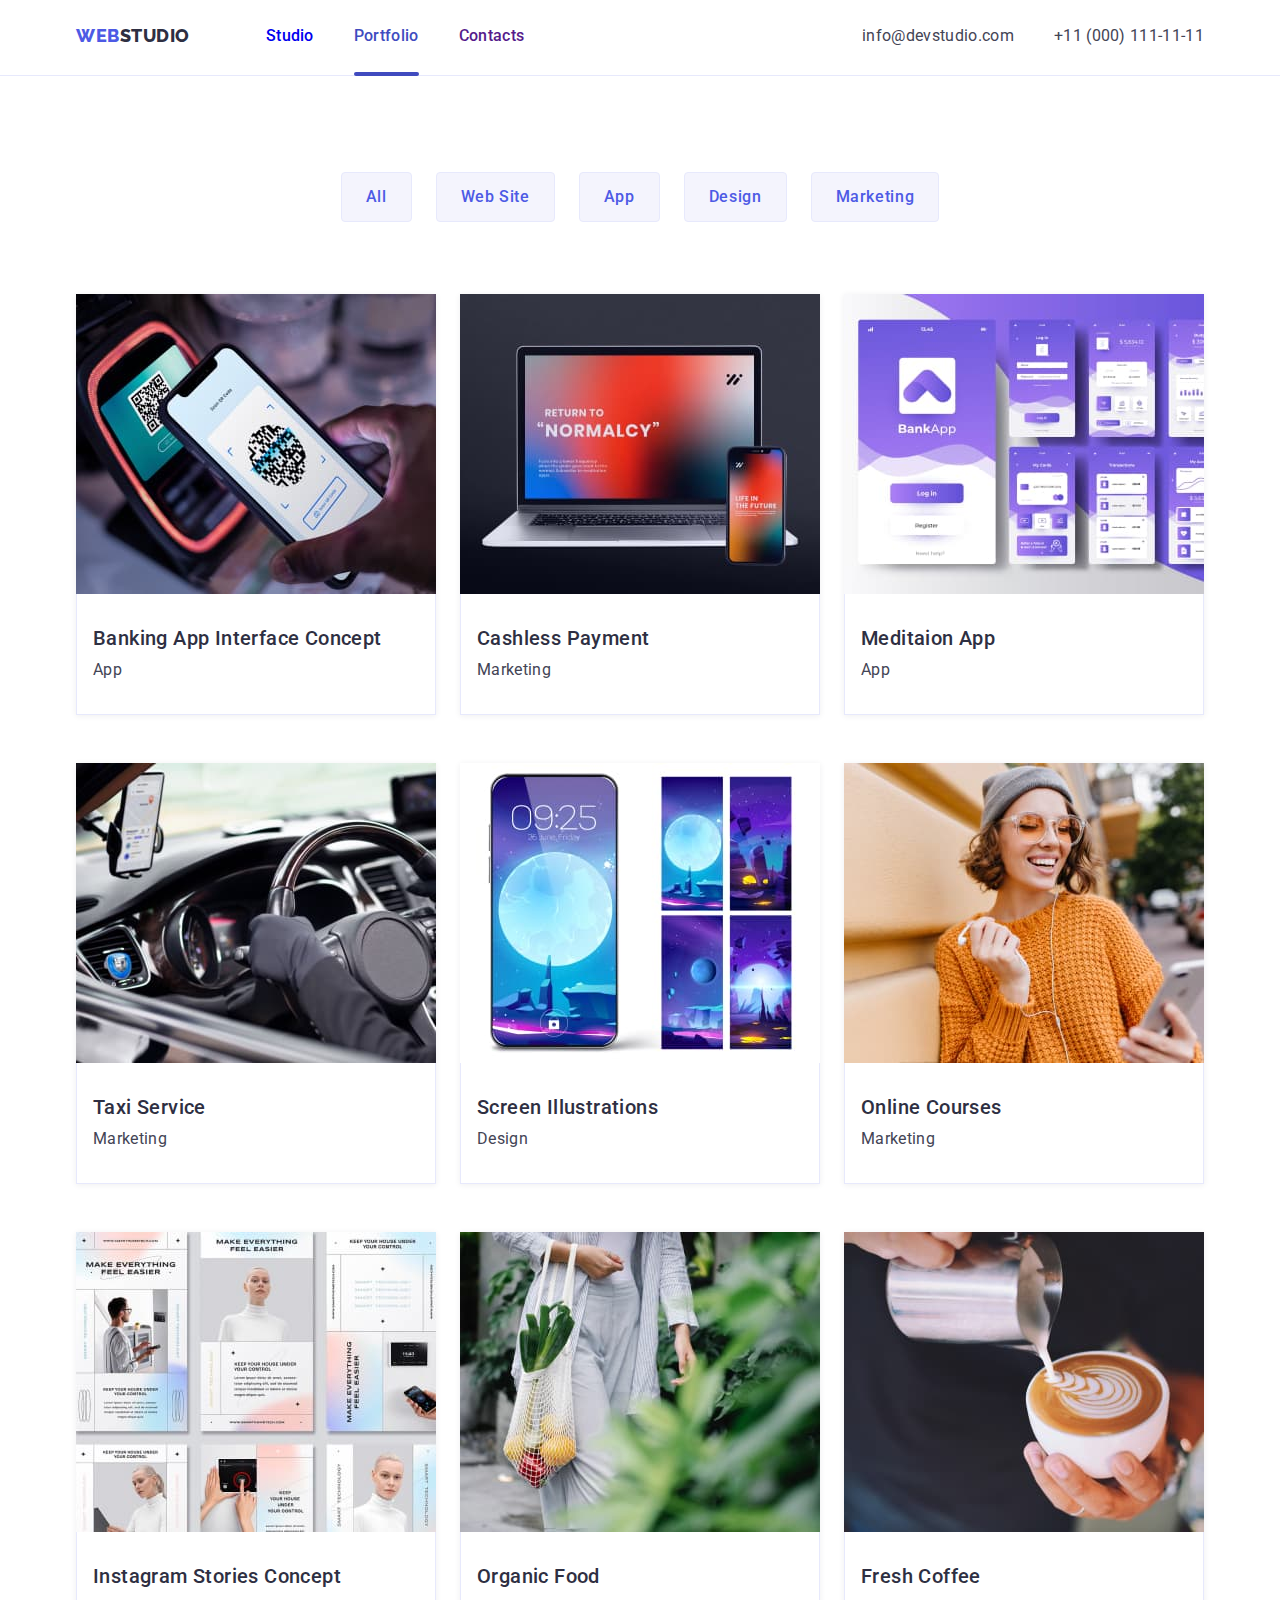
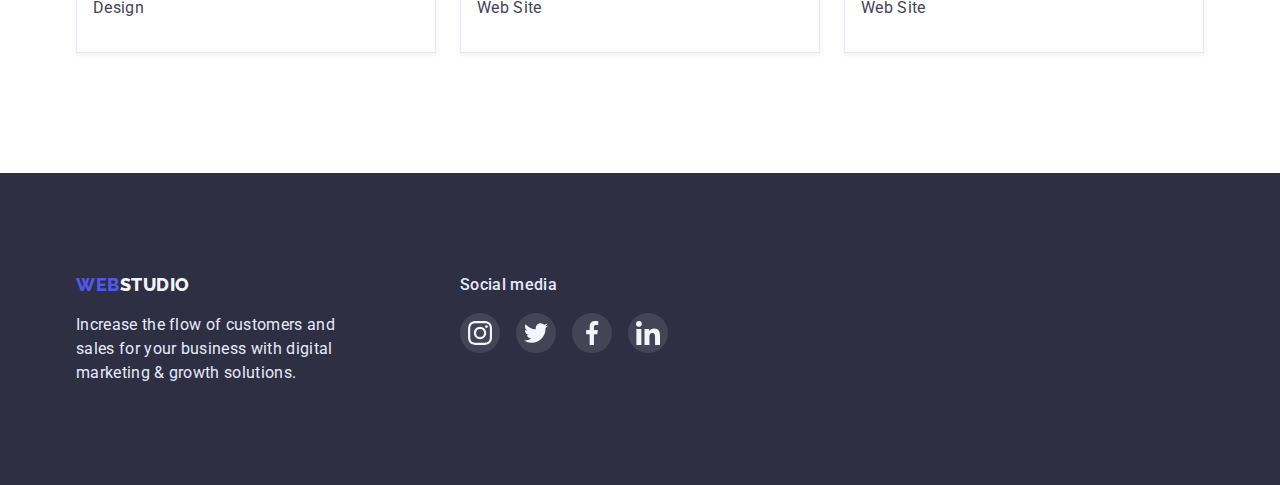
==== portfolio.html @ a4066c84 "download hw-05" ====
<!DOCTYPE html>
<html lang="en">
  <head>
    <meta charset="UTF-8" />
    <meta http-equiv="X-UA-Compatible" content="IE=edge" />
    <meta name="viewport" content="width=device-width, initial-scale=1.0" />
    <title>Portfolio</title>

    <!-- Fonts -->
    <link href="https://fonts.googleapis.com" rel="preconnect" />
    <link href="https://fonts.gstatic.com" rel="preconnect" crossorigin />
    <link
      href="https://fonts.googleapis.com/css2?family=Raleway:wght@700&family=Roboto:wght@400;500;700;900&display=swap"
      rel="stylesheet"
    />

    <!-- Modern Normalize -->
    <link
      href="https://cdn.jsdelivr.net/npm/modern-normalize@1.1.0/modern-normalize.min.css"
      rel="stylesheet"
    />

    <!-- Custome styles -->
    <link href="./css/styles.css" rel="stylesheet" />
  </head>
  <body>
    <!-- Header -->
    <header class="header">
      <div class="container container-header">
        <nav class="page-nav">
          <a class="logo link" href="index.html">Web<span class="logo-dark">Studio</span></a>
          <ul class="menu list">
            <li class="menu-item">
              <a class="menu-link link" href="index.html">Studio</a>
            </li>
            <li class="menu-item">
              <a class="menu-link link current" href="./portfolio.html">Portfolio</a>
            </li>
            <li class="menu-item">
              <a class="menu-link link" href>Contacts</a>
            </li>
          </ul>
        </nav>
        <ul class="contact">
          <li class="contact-item">
            <a class="contact-item link" href="mailto:info@devstudio.com">info@devstudio.com</a>
          </li>
          <li class="contact-item">
            <a class="contact-item link" href="tel:+110001111111">+11 (000) 111-11-11</a>
          </li>
        </ul>
      </div>
    </header>
    <main>
      <!--Filter-->
      <section class="section-portfolio">
        <div class="container">
          <h2 class="visually-hidden">filter</h2>
          <ul class="list-filter">
            <li>
              <button class="nav-portfolio" type="button">All</button>
            </li>
            <li>
              <button class="nav-portfolio" type="button">Web Site</button>
            </li>
            <li>
              <button class="nav-portfolio" type="button">App</button>
            </li>
            <li>
              <button class="nav-portfolio" type="button">Design</button>
            </li>
            <li>
              <button class="nav-portfolio" type="button">Marketing</button>
            </li>
          </ul>

          <!--Portfolio-->

          <!-- <div class="container-portfolio container"> -->
          <h1 class="visually-hidden">Portfolio</h1>
          <ul class="list-portfolio">
            <li>
              <a class="link-portfolio" href="./portfolio.html">
                <div class="portfolio-submenu">
                  <p class="desc desc-submenu">
                    14 Stylish and User-Friendly App Design Concepts · Task Manager App · Calorie
                    Tracker App · Exotic Fruit Ecommerce App · Cloud Storage App
                  </p>
                  <img
                    src="./images/Banking.jpg"
                    alt="Banking App Interface Concept"
                    width="360"
                    height="300"
                  />
                </div>
                <div class="wrapper-portfolio">
                  <h2 class="subtitle-portfolio subtitle">Banking App Interface Concept</h2>
                  <p class="desc-portfolio desc">App</p>
                </div>
              </a>
            </li>
            <li>
              <a class="link-portfolio" href="./portfolio.html">
                <div class="portfolio-submenu">
                  <p class="desc desc-submenu">
                    14 Stylish and User-Friendly App Design Concepts · Task Manager App · Calorie
                    Tracker App · Exotic Fruit Ecommerce App · Cloud Storage App
                  </p>
                  <img
                    src="./images/Cashless.jpg"
                    alt="Cashless Payment"
                    width="360"
                    height="300"
                  />
                </div>
                <div class="wrapper-portfolio">
                  <h2 class="subtitle-portfolio subtitle">Cashless Payment</h2>
                  <p class="desc-portfolio desc">Marketing</p>
                </div>
              </a>
            </li>
            <li>
              <a class="link-portfolio" href="./portfolio.html">
                <div class="portfolio-submenu">
                  <p class="desc desc-submenu">
                    14 Stylish and User-Friendly App Design Concepts · Task Manager App · Calorie
                    Tracker App · Exotic Fruit Ecommerce App · Cloud Storage App
                  </p>
                  <img src="./images/Meditaion.jpg" alt="Meditaion App" width="360" height="300" />
                </div>
                <div class="wrapper-portfolio">
                  <h2 class="subtitle-portfolio subtitle">Meditaion App</h2>
                  <p class="desc-portfolio desc">App</p>
                </div>
              </a>
            </li>
            <li>
              <a class="link-portfolio" href="./portfolio.html">
                <div class="portfolio-submenu">
                  <p class="desc desc-submenu">
                    14 Stylish and User-Friendly App Design Concepts · Task Manager App · Calorie
                    Tracker App · Exotic Fruit Ecommerce App · Cloud Storage App
                  </p>
                  <img src="./images/Taxi.jpg" alt="Taxi Service" width="360" height="300" />
                </div>
                <div class="wrapper-portfolio">
                  <h2 class="subtitle-portfolio subtitle">Taxi Service</h2>
                  <p class="desc-portfolio desc">Marketing</p>
                </div>
              </a>
            </li>
            <li>
              <a class="link-portfolio" href="./portfolio.html">
                <div class="portfolio-submenu">
                  <p class="desc desc-submenu">
                    14 Stylish and User-Friendly App Design Concepts · Task Manager App · Calorie
                    Tracker App · Exotic Fruit Ecommerce App · Cloud Storage App
                  </p>
                  <img
                    src="./images/Screen.jpg"
                    alt="Screen Illustrations"
                    width="360"
                    height="300"
                  />
                </div>
                <div class="wrapper-portfolio">
                  <h2 class="subtitle-portfolio subtitle">Screen Illustrations</h2>
                  <p class="desc-portfolio desc">Design</p>
                </div>
              </a>
            </li>
            <li>
              <a class="link-portfolio" href="./portfolio.html">
                <div class="portfolio-submenu">
                  <p class="desc desc-submenu">
                    14 Stylish and User-Friendly App Design Concepts · Task Manager App · Calorie
                    Tracker App · Exotic Fruit Ecommerce App · Cloud Storage App
                  </p>
                  <img src="./images/Online.jpg" alt="Online Courses" width="360" height="300" />
                </div>
                <div class="wrapper-portfolio">
                  <h2 class="subtitle-portfolio subtitle">Online Courses</h2>
                  <p class="desc-portfolio desc">Marketing</p>
                </div>
              </a>
            </li>
            <li>
              <a class="link-portfolio" href="./portfolio.html">
                <div class="portfolio-submenu">
                  <p class="desc desc-submenu">
                    14 Stylish and User-Friendly App Design Concepts · Task Manager App · Calorie
                    Tracker App · Exotic Fruit Ecommerce App · Cloud Storage App
                  </p>
                  <img
                    src="./images/Instagram.jpg"
                    alt="Instagram Stories Concept"
                    width="360"
                    height="300"
                  />
                </div>
                <div class="wrapper-portfolio">
                  <h2 class="subtitle-portfolio subtitle">Instagram Stories Concept</h2>
                  <p class="desc-portfolio desc">Design</p>
                </div>
              </a>
            </li>
            <li>
              <a class="link-portfolio" href="./portfolio.html">
                <div class="portfolio-submenu">
                  <p class="desc desc-submenu">
                    14 Stylish and User-Friendly App Design Concepts · Task Manager App · Calorie
                    Tracker App · Exotic Fruit Ecommerce App · Cloud Storage App
                  </p>
                  <img src="./images/Organic.jpg" alt="Organic Food" width="360" height="300" />
                </div>
                <div class="wrapper-portfolio">
                  <h2 class="subtitle-portfolio subtitle">Organic Food</h2>
                  <p class="desc-portfolio desc">Web Site</p>
                </div>
              </a>
            </li>
            <li>
              <a class="link-portfolio" href="./portfolio.html">
                <div class="portfolio-submenu">
                  <p class="desc desc-submenu">
                    14 Stylish and User-Friendly App Design Concepts · Task Manager App · Calorie
                    Tracker App · Exotic Fruit Ecommerce App · Cloud Storage App
                  </p>
                  <img src="./images/Coffee.jpg" alt="Fresh Coffee" width="360" height="300" />
                </div>
                <div class="wrapper-portfolio">
                  <h2 class="subtitle-portfolio subtitle">Fresh Coffee</h2>
                  <p class="desc-portfolio desc">Web Site</p>
                </div>
              </a>
            </li>
          </ul>
        </div>
      </section>
    </main>
    <!-- footer -->
    <footer class="footer">
      <div class="container-footer container">
        <div class="logo-footer">
          <a class="logo link" href="index.html">Web<span class="logo-light">Studio</span></a>
          <p class="footer-desc">
            Increase the flow of customers and sales for your business with digital marketing &
            growth solutions.
          </p>
        </div>
        <div class="social-media">
          <p class="footer-social-desc">Social media</p>
          <div class="">
            <ul class="footer-social">
              <li class="footer-socials-item">
                <a
                  class="footer-social-link"
                  href="index.html"
                  aria-label="Instagram"
                  target="_blank"
                  rel="noopener nooreferrer"
                >
                  <svg class="footer-socials-icon" width="24" height="24">
                    <use href="./images/icons.svg#instagram"></use>
                  </svg>
                </a>
              </li>
              <li class="footer-socials-item">
                <a
                  class="footer-social-link"
                  href="index.html"
                  aria-label="twitter"
                  target="_blank"
                  rel="noopener nooreferrer"
                >
                  <svg class="socials-icon" width="24" height="24">
                    <use href="./images/icons.svg#twitter"></use>
                  </svg>
                </a>
              </li>
              <li class="footer-socials-item">
                <a
                  class="footer-social-link"
                  href="index.html"
                  aria-label="facebook"
                  target="_blank"
                  rel="noopener nooreferrer"
                >
                  <svg class="socials-icon" width="24" height="24">
                    <use href="./images/icons.svg#facebook"></use>
                  </svg>
                </a>
              </li>
              <li class="footer-socials-item">
                <a
                  class="footer-social-link"
                  href="index.html"
                  aria-label="linkedin"
                  target="_blank"
                  rel="noopener nooreferrer"
                >
                  <svg class="socials-icon" width="24" height="24">
                    <use href="./images/icons.svg#linkedin"></use>
                  </svg>
                </a>
              </li>
            </ul>
          </div>
        </div>
      </div>
    </footer>
  </body>
</html>
---- css/styles.css ----
:root {
    --primary-text-color: #434455;
    --secondary-text-color: #E7E9FC;
    --title-text-color: #2E2F42;
    --primary-white-color: #ffffff;
    --secondary-bg-color: #F4F4FD;
    --accent-color: #404BBF;
    --secondary-accent-color: #4D5AE5;
    --logo-secondary-color: #F4F4FD;
    --link-bg-footer: #31D0AA;
    --primary-bg-customers: #8E8F99;
    --modal-bg: #fcfcfc;
    --timing-function: cubic-bezier(0.4, 0, 0.2, 1);
    --bg-backdrop: rgba(46, 47, 66, 0.4);
    --black-col: #000000;
}

body {
    background-color: var(--primary-white-color);
    color: var(--primary-text-color);
    font-size: 16px;
    font-family: 'Roboto', sans-serif;
    letter-spacing: 0.02em;
}


/**
  |============================
  | main
  |============================
*/
.title {
    color: var(--title-text-color);
    font-weight: 700;
    font-size: 36px;
    line-height: 1.11;
    letter-spacing: 0.02em;
    text-align: center;
    text-transform: capitalize;
} 

.subtitle {
    margin-bottom: 8px;
    color: var(--title-text-color);
    font-weight: 500;
    font-size: 20px;
    line-height: 1.2;
    letter-spacing: 0.02em;
}

.desc {
    color: var(--primary-text-color);
    font-size: 16px;
    line-height: 1.5;
    letter-spacing: 0.02em;
}


/* reset start */

h1, h2, h3, h4, h5, h6, p {
    margin: 0;
}

img {
    display: block;
    max-width: 100%;
    height: auto;
}

button {
    display: block;
    border: none;
    border-radius: 4px;
    cursor: pointer;
}

ul, ol {
    margin: 0;
    padding: 0;
    list-style: none;
}

a {
    text-decoration: none;
}

section {
    padding: 120px 0;
}

.container {
    width: 1158px;
    margin: 0 auto;
    padding: 0 15px;
}

/* .link {
    text-decoration: none;
} */
/* reset end */


.visually-hidden {
    position: absolute;
    overflow: hidden;
    clip: rect(0 0 0 0);
    width: 1px;
    height: 1px;
    margin: -1px;
    padding: 0;
    border: 0;
    white-space: nowrap;
    clip-path: inset(100%);
}


/**
  |============================
  | header
  |============================
*/
.header {
    height: 76px;
    border-bottom: 1px solid var(--secondary-text-color);
}

.container-header {
    display: flex;
    align-items: center;
}

.page-nav {
    display: flex;
    align-items: center;  
}


/**
  |============================
  | header-logo
  |============================
*/
.logo {
    margin-right: 76px;
    color: var(--secondary-accent-color);
    font-weight: 800;
    font-size: 18px;
    font-family: 'Raleway';
    line-height: 1.33;
    letter-spacing: 0.03em;
    text-transform: uppercase;
}

.logo-dark {
    color: var(--title-text-color);
}


/**
  |============================
  | header-nav
  |============================
*/
.menu {
    display: flex;
    gap: 40px;
}

.menu-link {
    position: relative;
    padding-top: 24px;
    padding-bottom: 31px;
    background-color:inherit;
    font-weight: 500;
    font-size: 16px;
    line-height: 1.5;
    letter-spacing: 0.02em; 
}

.menu-item .link.current {
    color: var(--accent-color);
    
}

.menu-link:hover,
.menu-link:focus {
    color: var(--accent-color);
}


/**
  |============================
  | header-nav-underline
  |============================
*/
.menu-link.current::after {
    content: "";
    position: absolute;
    bottom: 0;
    left: 0;
    width: 100%;
    height: 4px;
    border-radius: 2px;
    background-color: var(--accent-color);
    transition: background-color 250ms var(--timing-function); 
}

.menu-link:hover::after {
   width: 100%;   
}


/**
  |============================
  | mailto-tel
  |============================
*/
.contact {
    display: flex;
    gap: 40px;
    align-items: center; 
    margin-left: auto;  
}

.contact-item {
    padding-top: 24px;
    padding-bottom: 24px;
    color: var(--primary-text-color);
    font-size: 16px;
    line-height: 1.5;
    letter-spacing: 0.02em;
}

.contact-item:hover,
.contact-item:focus {
    color: var(--accent-color);
}


/**
  |============================
  | hero
  |============================
*/
.hero {
    max-width: 1440px;
    height: 600px;
    margin: 0 auto;
    padding: 188px 0;
    background-color: var(--title-text-color);
    background-image: linear-gradient(rgba(46, 47, 66, 0.7), rgba(46, 47, 66, 0.7)), url(../images/people-office.jpg);
    background-repeat: no-repeat;
    text-align: center;
}

.hero-title {
    width: 496px;
    margin-right: auto;
    margin-bottom: 48px;
    margin-left: auto;
    color: var(--primary-white-color);
    font-weight: 700;
    font-size: 56px;
    line-height: 1.07;
    letter-spacing: 0.02em;
    text-align: center;
}


/**
  |============================
  | modal btn hero
  |============================
*/
.modal-btn {
    align-items: center;
    min-width: 169px;
    margin-right: auto;
    margin-left: auto;
    padding: 16px 32px;
    background-color: var(--secondary-accent-color);
    color: var(--primary-white-color);
    box-shadow: 0px 4px 4px rgba(0, 0, 0, 0.15);
    font-weight: 500;
    font-size: 16px;
    line-height: 1.5;
    letter-spacing: 0.04em;
    transition: background-color 250ms var(--timing-function);
}

.modal-btn:hover,
.modal-btn:focus {
    background-color: var(--accent-color);
}


/**
  |============================
  | feature
  |============================
*/
.list-feature {
   display: flex;
   gap: 24px;  
}

.icon-bg {
    max-width: 264px;
    margin-bottom: 8px;
    padding: 24px 100px;
    border-radius: 4px;
    background-color: var(--logo-secondary-color);
}


/**
  |============================
  | what are we doing
  |============================
*/
.work {
    padding-top: 0;
}

.title-work {
    margin-bottom: 72px;
}

.list-work {
    display: flex;
    flex-wrap: wrap;
    gap: 24px;
    justify-content: center;
}


/**
  |============================
  | team
  |============================
*/
.team {
    background-color: var(--secondary-bg-color);
} 

.section-title {
    margin-bottom: 72px;
}

.subtitle-team {
    margin-bottom: 8px;
}

.list-team {
    display: flex;
    gap: 24px;
    justify-content: center;
}

.item-team {
    border-radius: 0px 0px 4px 4px;
    background-color: var(--primary-white-color);
    box-shadow: 0px 1px 6px rgba(46, 47, 66, 0.08), 0px 1px 1px rgba(46, 47, 66, 0.16), 0px 2px 1px rgba(46, 47, 66, 0.08);
    text-align: center;
}

.container-team-desc {
    padding: 32px 16px;
}

.name-team {
    margin-bottom: 8px;
}

.socials {
    display: flex;
    gap: 24px;
    justify-content: center;
}

.socials-link {
    display: flex;
    justify-content: center;
    align-items: center;
    width: 40px;
    height: 40px;
    border-radius: 50%;
    background-color: var(--secondary-accent-color);
    color: var(--logo-secondary-color);
    transition: background-color 250ms var(--timing-function);
}

.socials-link:hover,
.socials-link:focus {
background-color: var(--accent-color);
}

.socials-icon {
    fill: var(--logo-secondary-color);
}


/**
  |============================
  | nav-portfolio
  |============================
*/
.section-portfolio {
    padding-top: 96px;
}

.list-filter {
    display: flex;
    flex-direction: row;
    gap: 24px;
    justify-content: center;
    align-items: center;
    margin-bottom: 72px;
}

.nav-portfolio {
    padding: 12px 24px;
    border: 1px solid var(--secondary-text-color);
    border-radius: 4px;
    background-color: var(--secondary-bg-color);
    color: var(--secondary-accent-color);
    font-weight: 500;
    font-size: 16px;
    font-family: inherit;
    line-height: 1.5;
    letter-spacing: 0.04em;
    text-align: center;
    cursor: pointer;
    transition: background-color 250ms var(--timing-function), color 250ms var(--timing-function), box-shadow 250ms var(--timing-function);
}

.nav-portfolio:hover,
.nav-portfolio:focus {
    background-color: var(--accent-color);
    color: var(--primary-white-color);
    box-shadow: 0px 3px 1px rgba(0, 0, 0, 0.1), 0px 2px 1px rgba(0, 0, 0, 0.08), 0px 2px 2px rgba(0, 0, 0, 0.12);

}


/**
  |============================
  | list portfolio
  |============================
*/
.list-portfolio {
    display: flex;
    flex-wrap: wrap;
    row-gap: 48px;
    justify-content: center;
    align-items: center;
    column-gap: 24px;
}

.link-portfolio {
    display: block;
    box-shadow: 0px 1px 6px rgba(46, 47, 66, 0.08);
    transition: box-shadow 250ms var(--timing-function);
    
}

.link-portfolio:hover,
.link-portfolio:focus {
    box-shadow: 0px 1px 6px rgba(46, 47, 66, 0.08), 0px 1px 1px rgba(46, 47, 66, 0.16), 0px 2px 1px rgba(46, 47, 66, 0.08);
}

.wrapper-portfolio {
    padding: 32px 16px;
    border: 1px solid var(--secondary-text-color);
    border-top: none;
}


/**
  |============================
  | overlay portfolio
  |============================
*/
.portfolio-submenu {
    position: relative;
    overflow: hidden;
}

.desc-submenu {
    position: absolute;
    top: 0;
    left: 0;
    width: 100%;
    height: 100%;
    padding: 40px 32px 0 32px;
    background-color: var(--secondary-accent-color);
    color: var(--logo-secondary-color);
    transform: translate(0, 100%);
    transition: transform 250ms var(--timing-function);
}

.link-portfolio:hover .desc-submenu,
.link-portfolio:focus .desc-submenu {
    transform: translate(0, 0);
}


/**
  |============================
  | customers
  |============================
*/
.customers-list {
    display: flex;
    flex-direction: row;
    gap: 24px;
}

.customers-link {
    display: flex;
    justify-content: center;
    align-items: center;
    width: 168px;
    height: 88px;
    border: 1px solid currentColor;
    border-radius: 4px;
    color: var(--primary-bg-customers);
    transition: color 250ms var(--timing-function);
}

.customers-icon {
    fill: currentColor;
}

.customers-link:hover,
.customers-link:focus {
    color: var(--accent-color);
}


/**
  |============================
  | footer
  |============================
*/
.footer {
    padding: 100px 0;
    background-color: var(--title-text-color);
}

.container-footer {
    display: flex;
}

 .social-media {
    margin-left: 120px;
}

.footer-social-link {
    display: flex;
    justify-content: center;
    align-items: center;
    width: 40px;
    height: 40px;
    border-radius: 50%;
    background-color: rgba(255, 255, 255, 0.1);
    fill: var(--logo-secondary-color);
    transition: background-color 250ms var(--timing-function);
}

.footer-social {
    display: flex;
    flex-direction: row;
    gap: 16px;
}

.footer-social-link:hover,
.footer-social-link:focus {
    background-color: var(--link-bg-footer);
}

.logo-light {
    color: var(--logo-secondary-color);
}

.footer-desc {
    max-width: 264px;
    margin-top: 16px;
    color: var(--secondary-text-color);
    font-weight: 400;
    font-size: 16px;
    line-height: 1.5;
    letter-spacing: 0.02em;
}

.footer-social-desc {
    margin-bottom: 16px;
    color: var(--secondary-text-color);
    font-weight: 500;
    font-size: 16px;
    line-height: 1.5;
    letter-spacing: 0.02em;
}


/**
  |============================
  | modal
  |============================
*/
.backdrop {
    position: fixed;
    top: 0;
    left: 0;
    width: 100%;
    height: 100%;
    background-color: var(--bg-backdrop);
    opacity: 1;
    transition: opacity 250ms var(--timing-function);
}

.backdrop.is-hidden {
    opacity: 0;
    pointer-events: none;   
}

.modal {
    position: absolute;
    top: 50%;
    left: 50%;
    width: 408px;
    height: 584px;
    border-radius: 4px;
    background-color: var(--modal-bg);
    transform: translate(-50%, -50%);
    
}

.modal-btn-close {
    position: absolute;
    top: 24px;
    right: 24px;
    width: 24px;
    height: 24px;
    border: 1px solid rgba(0, 0, 0, 0.1);
    border-radius: 50%;
    background-color: var(--secondary-text-color); 
    fill: var(--black-col);
    transition: background-color 250ms var(--timing-function), fill 250ms var(--timing-function);
}

.modal-btn-close:hover, 
.modal-btn-close:focus {
   background-color:var(--accent-color);
   fill: var(--primary-white-color); 
}

.modal-btn-vector {
    position: absolute;
    top: 33.33%;
    right: 33.33%;
    bottom: 33.33%;
    left: 33.33%;
}
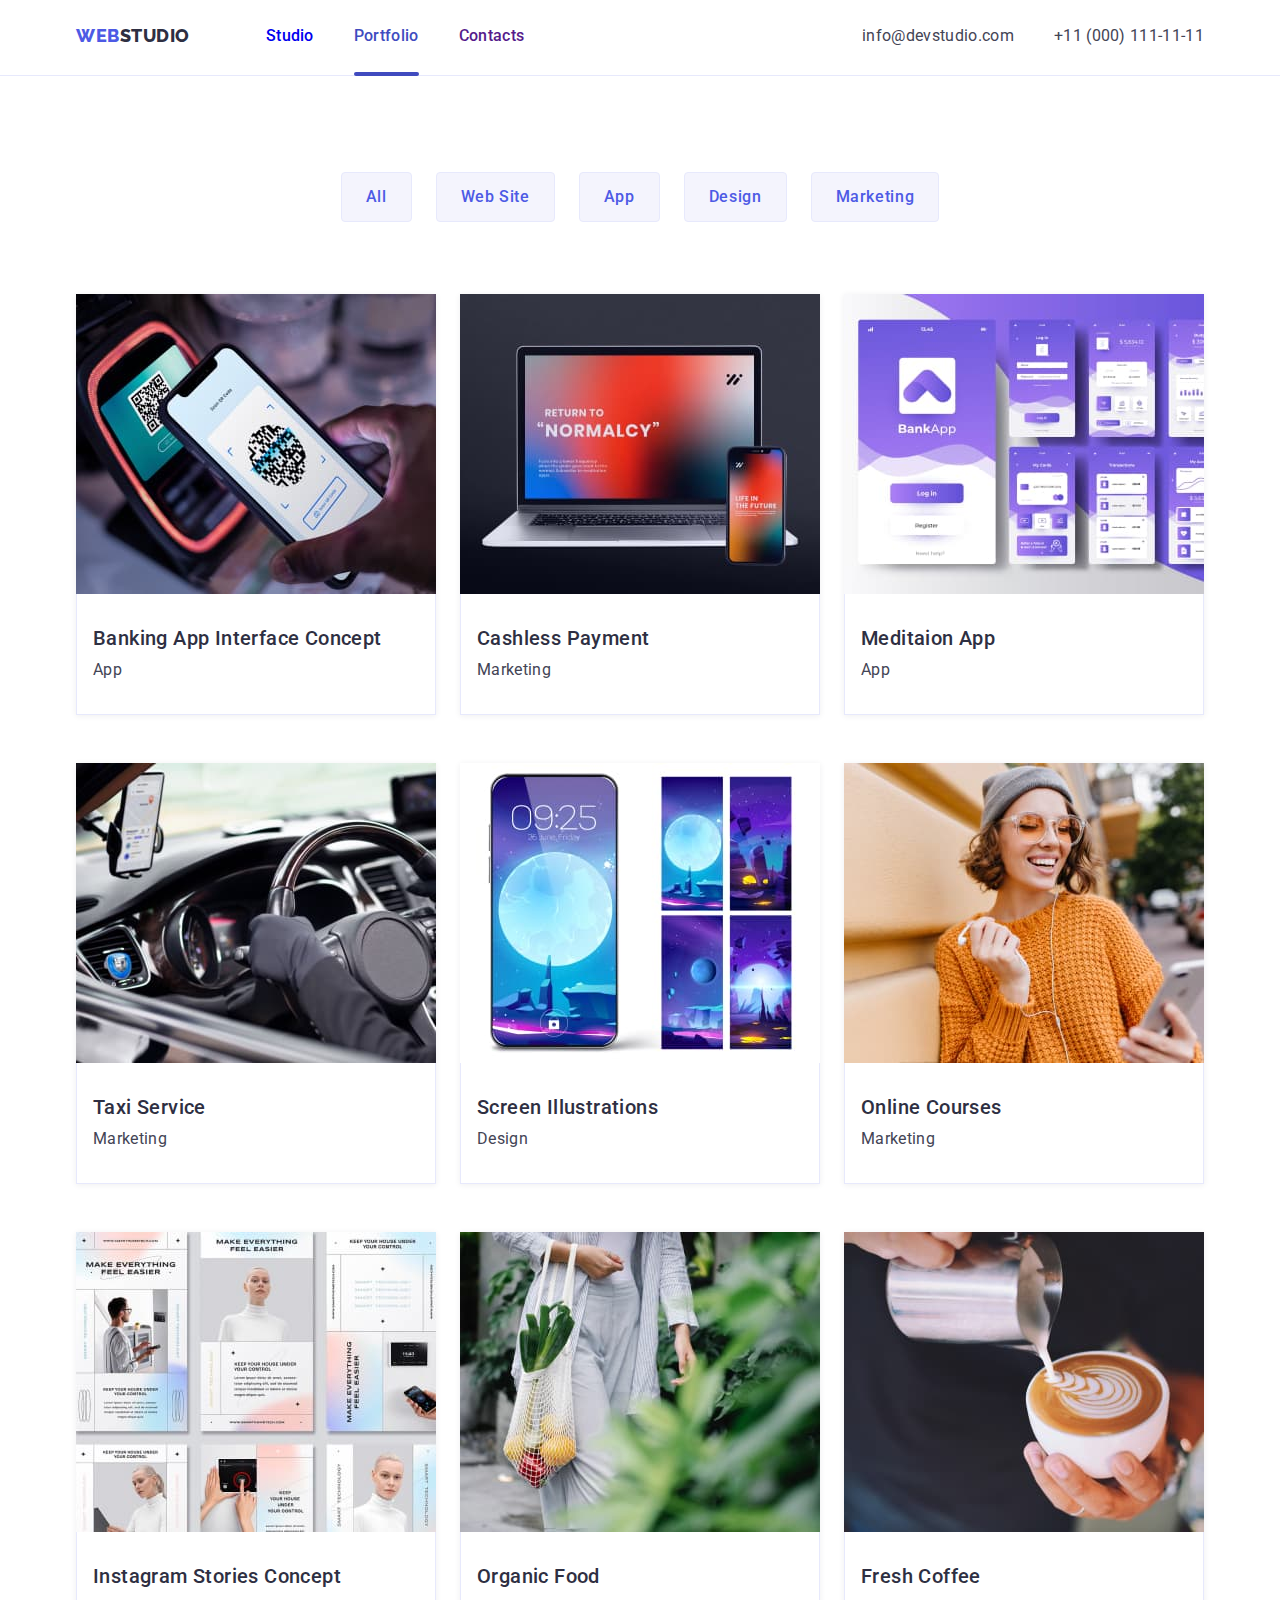
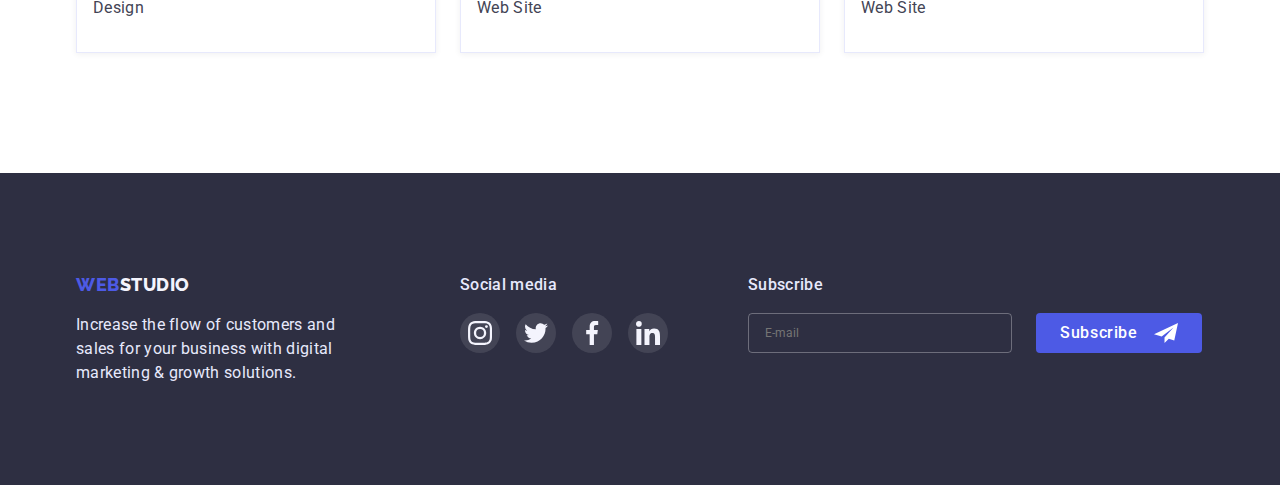
==== commit 502f88b6: "finish" ====
--- a/portfolio.html
+++ b/portfolio.html
@@ -307,6 +307,26 @@
             </ul>
           </div>
         </div>
+        <div>
+          <p class="footer-social-desc">Subscribe</p>
+          <label>
+            <div class="subscribe-modal-form-input-wrapper">
+              <input
+                class="subscribe-modal-form-input"
+                name="subscribe_user_email"
+                type="email"
+                placeholder="E-mail"
+                required
+              />
+              <button class="btn-subscribe" type="submit">
+                Subscribe
+                <svg class="subscribe-modal-form-input-icon" width="24" height="24">
+                  <use href="./images/icons.svg#subscribe"></use>
+                </svg>
+              </button>
+            </div>
+          </label>
+        </div>
       </div>
     </footer>
   </body>
--- a/css/styles.css
+++ b/css/styles.css
@@ -496,8 +496,8 @@
     padding: 40px 32px 0 32px;
     background-color: var(--secondary-accent-color);
     color: var(--logo-secondary-color);
+    transition: transform 250ms var(--timing-function);
     transform: translate(0, 100%);
-    transition: transform 250ms var(--timing-function);
 }
 
 .link-portfolio:hover .desc-submenu,
@@ -554,6 +554,7 @@
 }
 
  .social-media {
+    margin-right: 80px;
     margin-left: 120px;
 }
 
@@ -601,6 +602,52 @@
     font-size: 16px;
     line-height: 1.5;
     letter-spacing: 0.02em;
+}
+
+.subscribe-modal-form-input-wrapper {
+    display: flex;
+    gap: 24px;
+}
+
+.subscribe-modal-form-input {
+    display: flex;
+    align-items: center;
+    width: 264px;
+    height: 40px;
+    padding-left: 16px;
+    border: 1px solid rgba(255, 255, 255, 0.3);
+    border-radius: 4px;
+    background-color: transparent;  
+    color: rgba(255, 255, 255, 0.6);
+    font-weight: 400;
+    font-size: 12px;
+    line-height: 2;
+}
+
+.btn-subscribe {
+    display: flex;
+    flex-direction: row;
+    gap: 16px;
+    justify-content: center;
+    align-items: center;
+    padding: 8px 24px;
+    border-radius: 4px;
+    background-color: var(--secondary-accent-color);
+    color: var(--primary-white-color);
+    font-weight: 500;
+    font-size: 16px;
+    line-height: 1.5;
+    letter-spacing: 0.04em;
+    transition: background-color 250ms var(--timing-function);
+}
+
+.btn-subscribe:hover,
+.btn-subscribe:focus {
+    background-color: var(--accent-color);
+}
+
+.subscribe-modal-form-input-icon {
+    fill: var(--primary-white-color);
 }
 
 
@@ -631,10 +678,10 @@
     left: 50%;
     width: 408px;
     height: 584px;
+    padding: 72px 24px 24px 24px;
     border-radius: 4px;
     background-color: var(--modal-bg);
     transform: translate(-50%, -50%);
-    
 }
 
 .modal-btn-close {
@@ -662,4 +709,154 @@
     right: 33.33%;
     bottom: 33.33%;
     left: 33.33%;
+}
+
+/**
+  |============================
+  | modal form
+  |============================
+*/
+.modal-form {
+    display: flex;
+    flex-direction: column;
+}
+
+.modal-form-desc {
+    margin-bottom: 16px;
+    font-weight: 500;
+    font-size: 16px;
+    line-height: 1.5;
+    letter-spacing: 0.02em;
+    text-align: center;
+
+}
+
+.modal-form-field {
+    margin-bottom: 8px;
+}
+
+.modal-form-input-desc {
+    display: block;
+    margin-bottom: 4px;
+    color: var(--primary-bg-customers);
+    font-weight: 400;
+    font-size: 12px;
+    line-height: 1.33;
+    letter-spacing: 0.04em;
+}
+
+.modal-form-input-wrapper {
+    position: relative;
+}
+
+.modal-form-input-icon {
+    position: absolute;
+    top: 0;
+    top: 50%;
+    left: 19px;
+    transition: fill 250ms var(--timing-function);
+    transform: translate(0, -50%);
+}
+
+.modal-form-input {
+    width: 100%;
+    height: 40px;
+    padding-left: 38px;
+    border: 1px solid rgba(33, 33, 33, 0.2);
+    border-radius: 4px;
+    transition: border-color 250ms var(--timing-function);
+}
+
+.modal-form-input:focus {  
+    border-color: var(--secondary-accent-color);
+    outline: none;
+}
+
+.modal-form-input:focus + .modal-form-input-icon {
+    fill: var(--secondary-accent-color);
+}
+
+.modal-form-message {
+    width: 100%;
+    height: 120px;
+    padding: 8px 16px;
+    border: 1px solid rgba(33, 33, 33, 0.2);
+    border-radius: 4px;
+    resize: none;
+    transition: border-color 250ms var(--timing-function);
+}
+
+.modal-form-message:focus {  
+    border-color: var(--secondary-accent-color);
+    outline: none;
+}
+
+.modal-form-message::placeholder {
+    color: rgba(117, 117, 117, 0.5);
+    font-weight: 400;
+    font-size: 12px;
+    line-height: 1.33;
+    letter-spacing: 0.04em;
+}
+
+.modal-form-check-desc {
+    cursor: pointer;
+}
+
+.modal-form-fake-checkbox {
+    position: relative;
+    width: 16px;
+    height: 16px;
+    margin-right: 8px;
+    border: 1.25px solid #2E2F42;
+    border-radius: 2px;
+    padding: 0;
+}
+
+.modal-form-check-check {
+    position: absolute;
+    top: 2px;
+    right: 2px;
+    opacity: 0;
+}
+
+.modal-form-check:checked + .modal-form-fake-checkbox .modal-form-check-check {
+    opacity: 1;
+    fill: var(--logo-secondary-color);
+} 
+
+.modal-form-check:checked + .modal-form-fake-checkbox {
+    background-color: var(--accent-color);
+} 
+
+.modal-form-check-desc {
+    display: flex;
+    align-items: center;
+    margin-bottom: 24px;
+    color: #757575;
+    font-weight: 400;
+    font-size: 12px;
+    line-height: 1.33;
+    letter-spacing: 0.04em;
+}
+
+.modal-form-submit {
+    align-items: center;
+    min-width: 169px;
+    margin-right: auto;
+    margin-left: auto;
+    padding: 16px 32px;
+    background-color: var(--secondary-accent-color);
+    color: var(--primary-white-color);
+    box-shadow: 0px 4px 4px rgba(0, 0, 0, 0.15);
+    font-weight: 500;
+    font-size: 16px;
+    line-height: 1.5;
+    letter-spacing: 0.04em;
+    transition: background-color 250ms var(--timing-function);
+}
+
+.modal-form-submit:hover,
+.modal-form-submit:focus {
+    background-color: var(--accent-color); 
 }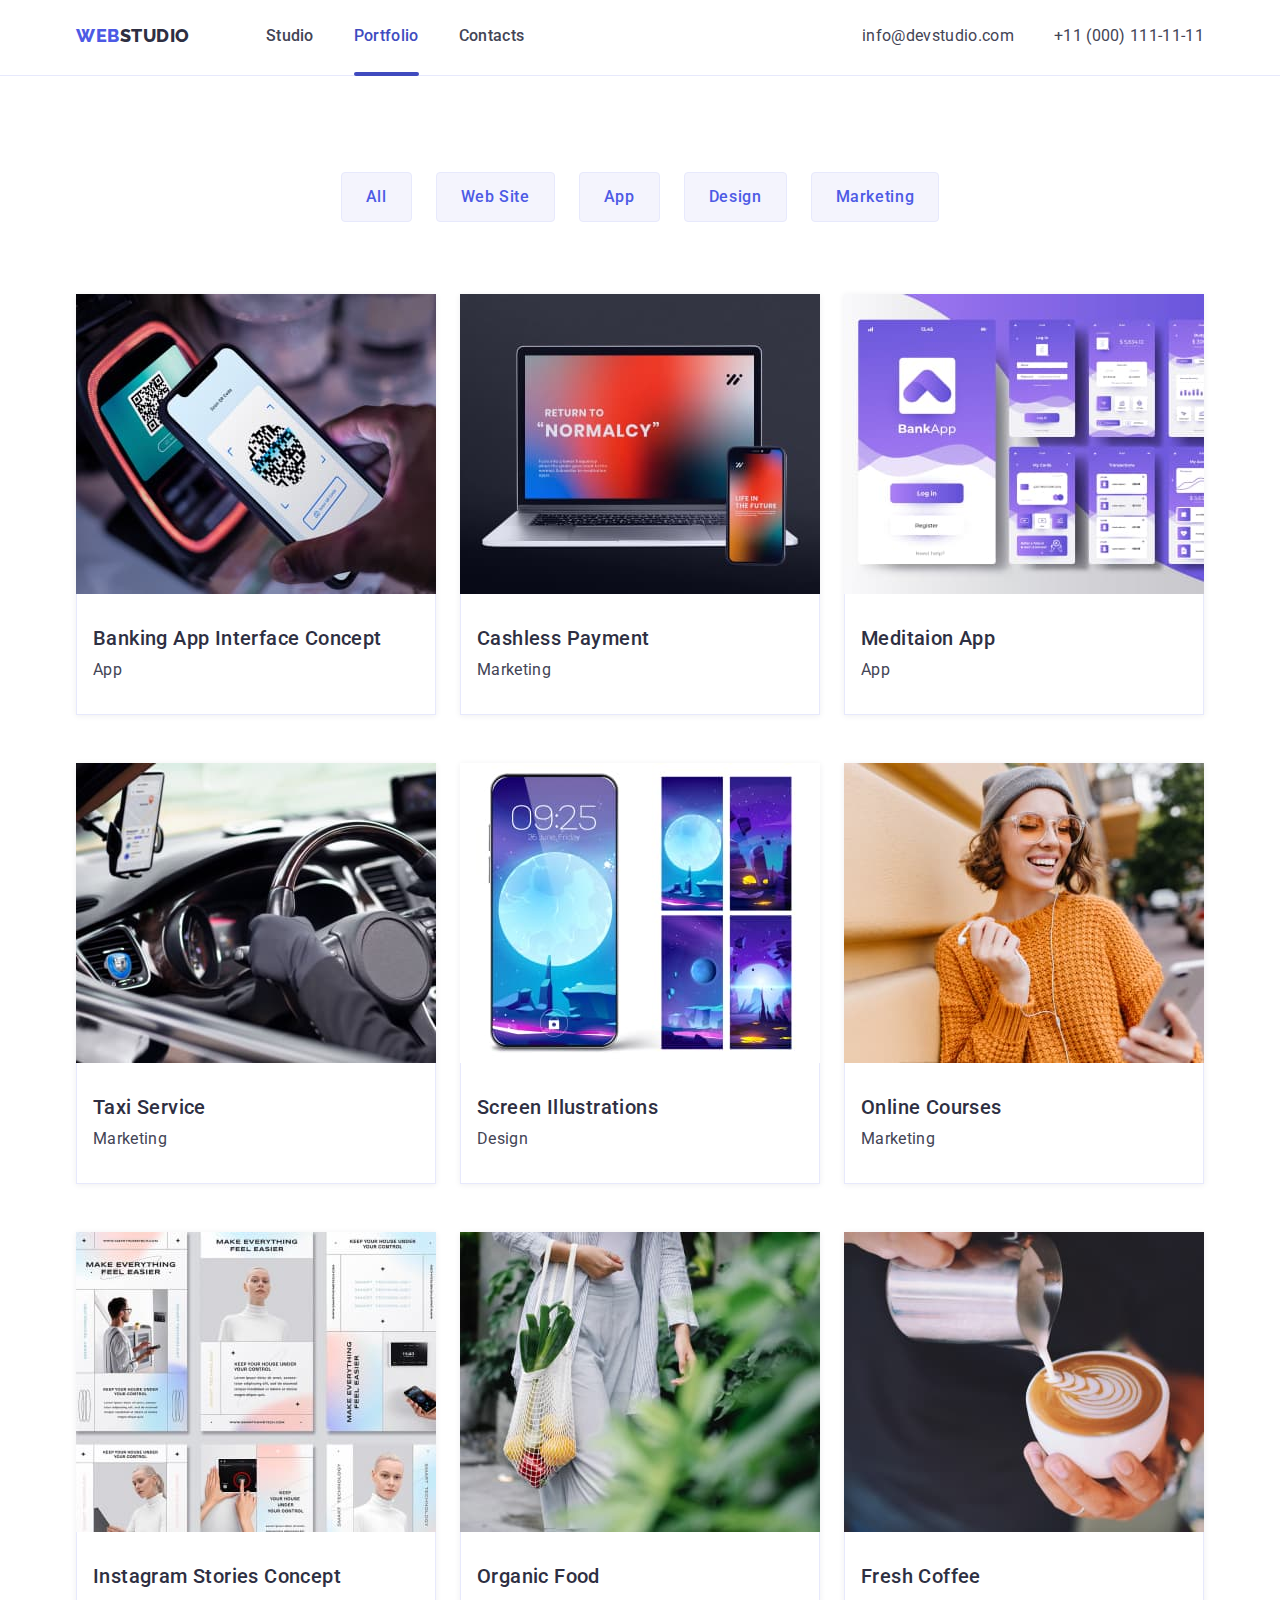
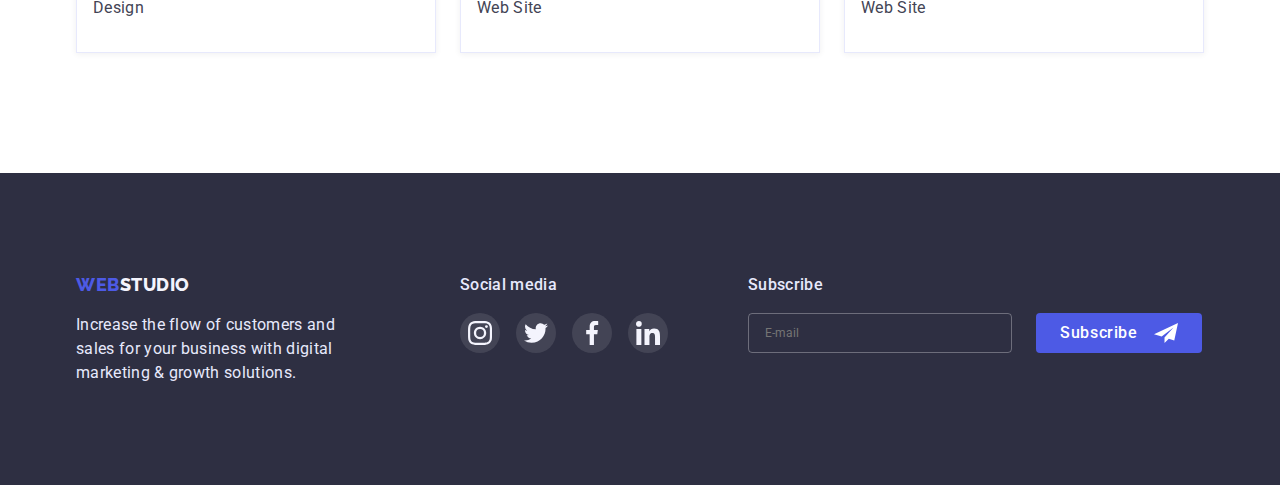
==== commit 6225549a: "изменения в форме subscribe" ====
--- a/portfolio.html
+++ b/portfolio.html
@@ -309,8 +309,8 @@
         </div>
         <div>
           <p class="footer-social-desc">Subscribe</p>
-          <label>
-            <div class="subscribe-modal-form-input-wrapper">
+          <form action="">
+            <label class="subscribe-modal-form-input-wrapper">
               <input
                 class="subscribe-modal-form-input"
                 name="subscribe_user_email"
@@ -324,8 +324,8 @@
                   <use href="./images/icons.svg#subscribe"></use>
                 </svg>
               </button>
-            </div>
-          </label>
+            </label>
+          </form>
         </div>
       </div>
     </footer>
--- a/css/styles.css
+++ b/css/styles.css
@@ -24,36 +24,6 @@
 }
 
 
-/**
-  |============================
-  | main
-  |============================
-*/
-.title {
-    color: var(--title-text-color);
-    font-weight: 700;
-    font-size: 36px;
-    line-height: 1.11;
-    letter-spacing: 0.02em;
-    text-align: center;
-    text-transform: capitalize;
-} 
-
-.subtitle {
-    margin-bottom: 8px;
-    color: var(--title-text-color);
-    font-weight: 500;
-    font-size: 20px;
-    line-height: 1.2;
-    letter-spacing: 0.02em;
-}
-
-.desc {
-    color: var(--primary-text-color);
-    font-size: 16px;
-    line-height: 1.5;
-    letter-spacing: 0.02em;
-}
 
 
 /* reset start */
@@ -117,6 +87,39 @@
 
 /**
   |============================
+  | main
+  |============================
+*/
+.title {
+    color: var(--title-text-color);
+    font-weight: 700;
+    font-size: 36px;
+    line-height: 1.11;
+    letter-spacing: 0.02em;
+    text-align: center;
+    text-transform: capitalize;
+} 
+
+.subtitle {
+    margin-bottom: 8px;
+    color: var(--title-text-color);
+    font-weight: 500;
+    font-size: 20px;
+    line-height: 1.2;
+    letter-spacing: 0.02em;
+}
+
+.desc {
+    color: var(--primary-text-color);
+    font-size: 16px;
+    line-height: 1.5;
+    letter-spacing: 0.02em;
+}
+
+
+
+/**
+  |============================
   | header
   |============================
 */
@@ -171,7 +174,7 @@
     position: relative;
     padding-top: 24px;
     padding-bottom: 31px;
-    background-color:inherit;
+    color:inherit;
     font-weight: 500;
     font-size: 16px;
     line-height: 1.5;
